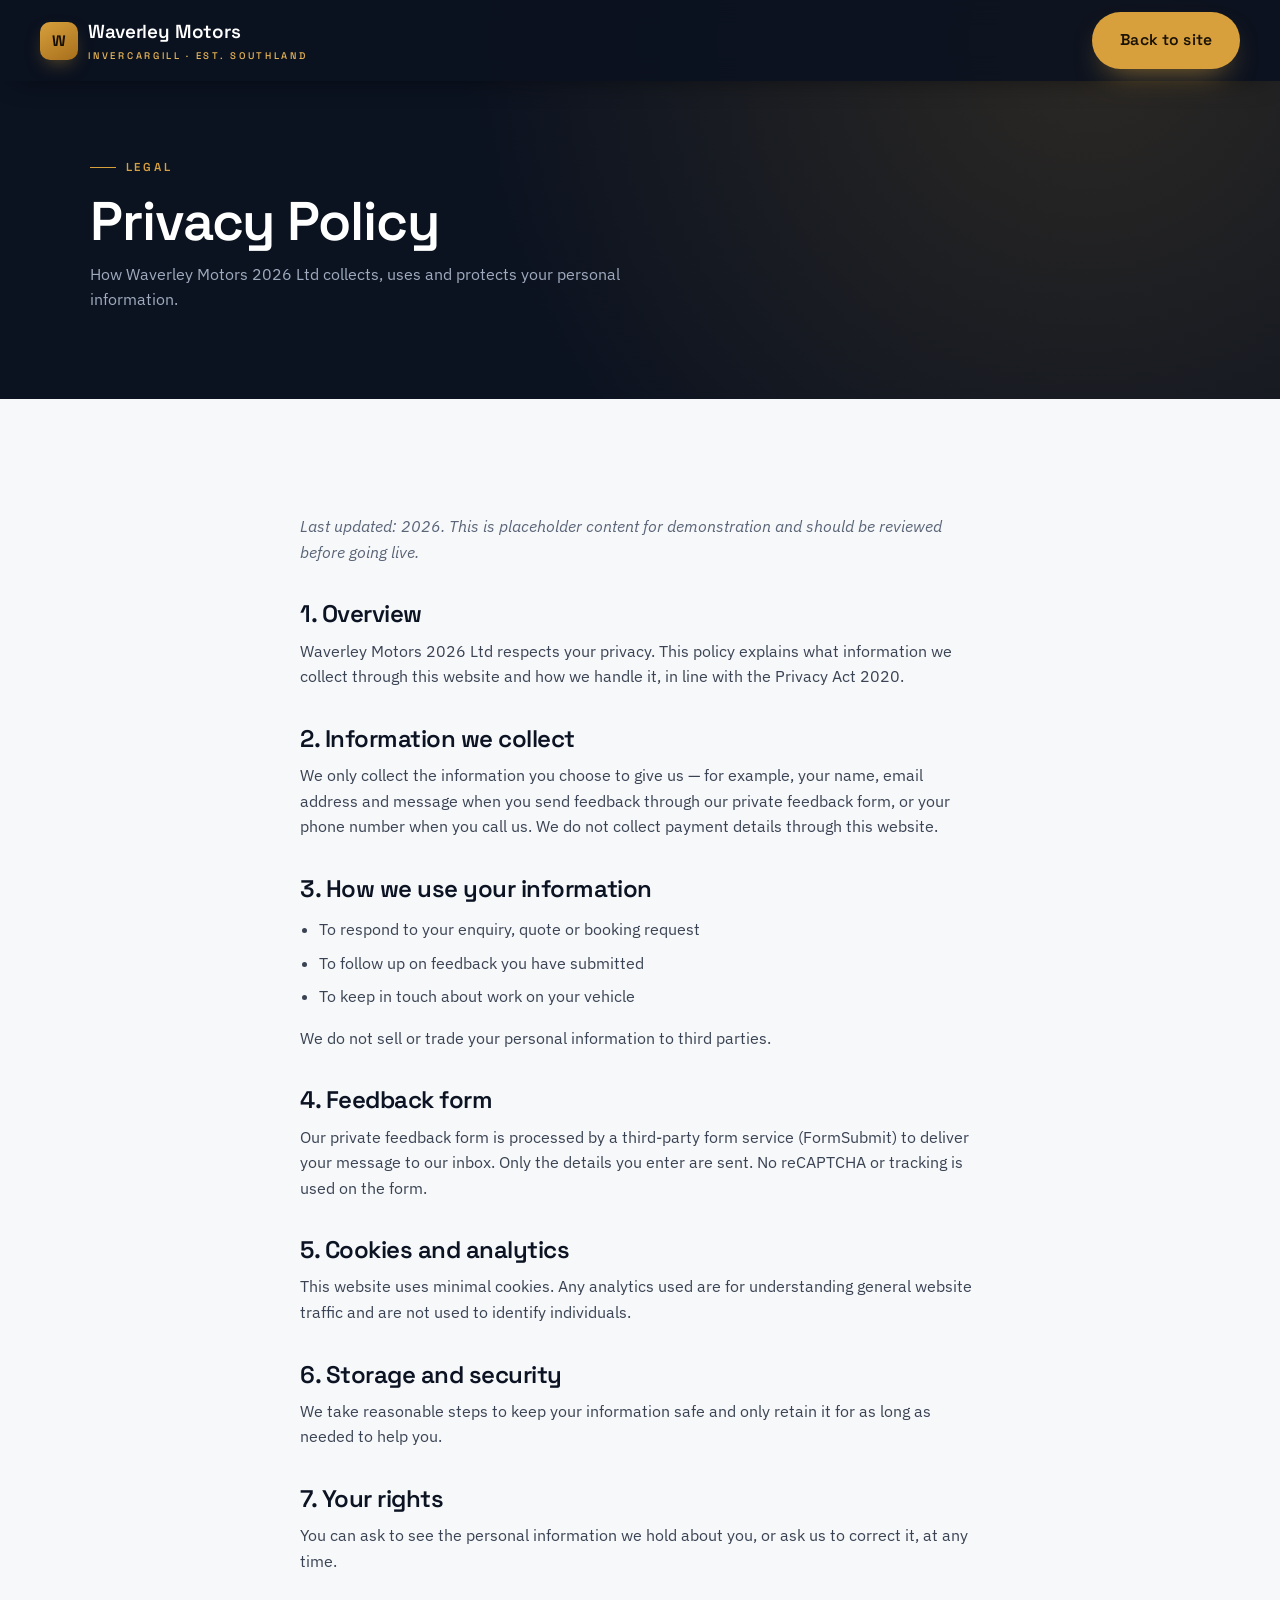
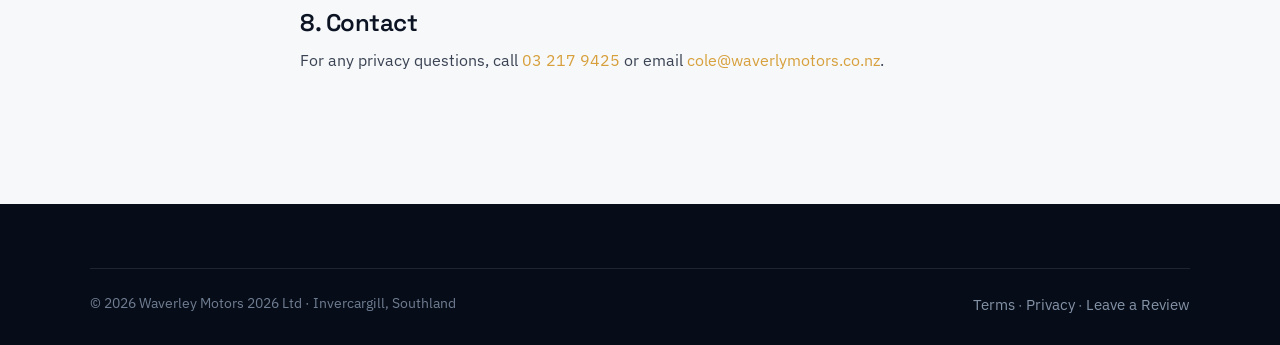
==== privacy.html @ 1549d53e "Initial build: Waverley Motors 2026 Ltd" ====
<!DOCTYPE html>
<html lang="en-NZ">
<head>
<meta charset="UTF-8">
<meta name="viewport" content="width=device-width, initial-scale=1.0">
<title>Privacy Policy | Waverley Motors 2026 Ltd</title>
<meta name="description" content="Privacy policy for Waverley Motors 2026 Ltd, Invercargill.">
<link rel="icon" href="data:image/svg+xml,<svg xmlns='http://www.w3.org/2000/svg' viewBox='0 0 100 100'><rect width='100' height='100' rx='22' fill='%230b1220'/><text x='50' y='68' font-size='58' font-family='Arial' font-weight='bold' text-anchor='middle' fill='%23d7a03c'>W</text></svg>">
<link rel="preconnect" href="https://fonts.googleapis.com">
<link rel="preconnect" href="https://fonts.gstatic.com" crossorigin>
<link href="https://fonts.googleapis.com/css2?family=Space+Grotesk:wght@400;500;600;700&family=IBM+Plex+Sans:wght@400;500;600&display=swap" rel="stylesheet">
<link rel="stylesheet" href="styles.css">
</head>
<body>
<nav class="nav scrolled">
  <a href="index.html" class="brand"><span class="mark">W</span><span>Waverley Motors<small>INVERCARGILL · EST. SOUTHLAND</small></span></a>
  <div class="nav-cta"><a href="index.html" class="btn btn--accent">Back to site</a></div>
</nav>

<section class="subhero">
  <div class="wrap">
    <span class="eyebrow">Legal</span>
    <h1>Privacy Policy</h1>
    <p>How Waverley Motors 2026 Ltd collects, uses and protects your personal information.</p>
  </div>
</section>

<section class="section section--light">
  <div class="wrap prose">
    <p style="color:var(--muted)"><em>Last updated: 2026. This is placeholder content for demonstration and should be reviewed before going live.</em></p>

    <h2>1. Overview</h2>
    <p>Waverley Motors 2026 Ltd respects your privacy. This policy explains what information we collect through this website and how we handle it, in line with the Privacy Act 2020.</p>

    <h2>2. Information we collect</h2>
    <p>We only collect the information you choose to give us — for example, your name, email address and message when you send feedback through our private feedback form, or your phone number when you call us. We do not collect payment details through this website.</p>

    <h2>3. How we use your information</h2>
    <ul>
      <li>To respond to your enquiry, quote or booking request</li>
      <li>To follow up on feedback you have submitted</li>
      <li>To keep in touch about work on your vehicle</li>
    </ul>
    <p>We do not sell or trade your personal information to third parties.</p>

    <h2>4. Feedback form</h2>
    <p>Our private feedback form is processed by a third-party form service (FormSubmit) to deliver your message to our inbox. Only the details you enter are sent. No reCAPTCHA or tracking is used on the form.</p>

    <h2>5. Cookies and analytics</h2>
    <p>This website uses minimal cookies. Any analytics used are for understanding general website traffic and are not used to identify individuals.</p>

    <h2>6. Storage and security</h2>
    <p>We take reasonable steps to keep your information safe and only retain it for as long as needed to help you.</p>

    <h2>7. Your rights</h2>
    <p>You can ask to see the personal information we hold about you, or ask us to correct it, at any time.</p>

    <h2>8. Contact</h2>
    <p>For any privacy questions, call <a href="tel:+6432179425" style="color:var(--accent)">03 217 9425</a> or email <a href="mailto:cole@waverlymotors.co.nz" style="color:var(--accent)">cole@waverlymotors.co.nz</a>.</p>
  </div>
</section>

<footer class="footer">
  <div class="wrap">
    <div class="footer-bottom" style="border-top:1px solid var(--line-dk);padding-top:24px">
      <span>© 2026 Waverley Motors 2026 Ltd · Invercargill, Southland</span>
      <span><a href="terms.html">Terms</a> · <a href="privacy.html">Privacy</a> · <a href="review.html">Leave a Review</a></span>
    </div>
  </div>
</footer>
</body>
</html>
---- styles.css ----
/* Waverley Motors 2026 Ltd — Premium archetype
   Fonts: Space Grotesk (display) + IBM Plex Sans (body) */

:root{
  --bg:#0b1220;          /* deep navy anchor */
  --bg-2:#0f1a30;
  --panel:#111f38;
  --bone:#f3f1ea;        /* warm light band */
  --light:#f7f8fa;       /* cool light band */
  --ink:#0c1424;
  --muted:#5a6577;
  --line:#e4e6ea;
  --line-dk:rgba(255,255,255,.10);
  --accent:#d7a03c;      /* burnished amber */
  --accent-2:#eeba57;
  --radius:16px;
  --radius-sm:11px;
  --shadow:0 24px 60px -28px rgba(9,15,28,.55);
  --maxw:1180px;
  --ease:cubic-bezier(.22,.61,.36,1);
}

*{box-sizing:border-box}
html{scroll-behavior:smooth}
body{
  margin:0;
  font-family:"IBM Plex Sans",system-ui,-apple-system,sans-serif;
  color:var(--ink);
  background:var(--light);
  line-height:1.6;
  -webkit-font-smoothing:antialiased;
  overflow-x:hidden;
}
img{max-width:100%;display:block;image-orientation:from-image}
a{color:inherit;text-decoration:none}
h1,h2,h3,h4{font-family:"Space Grotesk",sans-serif;font-weight:600;line-height:1.05;letter-spacing:-.02em;margin:0}
p{margin:0 0 1rem}
.wrap{max-width:var(--maxw);margin:0 auto;padding:0 clamp(20px,5vw,40px)}
.eyebrow{
  font-family:"Space Grotesk",sans-serif;
  text-transform:uppercase;letter-spacing:.24em;font-size:.72rem;font-weight:600;
  color:var(--accent);display:inline-flex;align-items:center;gap:.6rem;
}
.eyebrow::before{content:"";width:26px;height:1px;background:var(--accent);display:inline-block}
.section{padding:clamp(70px,9vw,120px) 0}
.section--bone{background:var(--bone)}
.section--light{background:var(--light)}
.section--dark{background:var(--bg);color:#eef1f6}
.section-head{max-width:640px;margin-bottom:56px}
.section-head h2{font-size:clamp(2rem,4.4vw,3.1rem);margin:18px 0 14px}
.section-head p{color:var(--muted);font-size:1.05rem}
.section--dark .section-head p{color:#9fabbe}

/* Buttons */
.btn{
  --pad:.95rem 1.7rem;
  display:inline-flex;align-items:center;gap:.6rem;justify-content:center;
  padding:var(--pad);border-radius:999px;font-weight:600;font-size:.98rem;
  font-family:"Space Grotesk",sans-serif;letter-spacing:.01em;
  cursor:pointer;border:1px solid transparent;transition:transform .25s var(--ease),background .25s,box-shadow .25s,color .25s;
  will-change:transform;
}
.btn:hover{transform:translateY(-3px)}
.btn--accent{background:var(--accent);color:#1a1204;box-shadow:0 14px 30px -14px rgba(215,160,60,.7)}
.btn--accent:hover{background:var(--accent-2)}
.btn--ghost{background:transparent;border-color:rgba(255,255,255,.28);color:#fff}
.btn--ghost:hover{border-color:#fff;background:rgba(255,255,255,.06)}
.btn--dark{background:var(--ink);color:#fff}
.btn--dark:hover{background:#1d2c48}
.btn--lg{padding:1.15rem 2.1rem;font-size:1.05rem}

/* Nav */
.nav{
  position:fixed;top:0;left:0;right:0;z-index:50;
  display:flex;align-items:center;justify-content:space-between;
  padding:18px clamp(20px,5vw,40px);
  transition:background .35s var(--ease),padding .35s var(--ease),box-shadow .35s;
}
.nav.scrolled{background:rgba(11,18,32,.92);backdrop-filter:blur(12px);padding:12px clamp(20px,5vw,40px);box-shadow:0 10px 30px -18px rgba(0,0,0,.7)}
.brand{display:flex;align-items:center;gap:.65rem;color:#fff;font-family:"Space Grotesk",sans-serif;font-weight:600;font-size:1.18rem;letter-spacing:-.01em}
.brand .mark{
  width:38px;height:38px;border-radius:10px;display:grid;place-items:center;
  background:linear-gradient(150deg,var(--accent),#a86f1c);color:#160f02;font-weight:700;font-size:.95rem;
  box-shadow:0 8px 20px -8px rgba(215,160,60,.6)
}
.brand small{display:block;font-size:.6rem;letter-spacing:.28em;color:var(--accent-2);font-weight:500;margin-top:1px}
.nav-links{display:flex;align-items:center;gap:2rem}
.nav-links a{color:#d7deea;font-size:.95rem;font-weight:500;transition:color .2s}
.nav-links a:hover{color:#fff}
.nav-cta{display:flex;align-items:center;gap:.9rem}
.nav-phone{color:#fff;font-family:"Space Grotesk",sans-serif;font-weight:600;font-size:.95rem}
.nav-toggle{display:none;background:none;border:0;color:#fff;cursor:pointer}
@media(max-width:920px){
  .nav-links{display:none}
  .nav-phone{display:none}
}

/* Hero */
.hero{position:relative;min-height:100svh;display:flex;align-items:flex-end;background:var(--bg);overflow:hidden}
.hero-slides{position:absolute;inset:0;z-index:0}
.hero-slide{
  position:absolute;inset:0;background-size:cover;background-position:center;
  opacity:0;transition:opacity 1.6s var(--ease);filter:saturate(.82) contrast(1.05);transform:scale(1.05);
}
.hero-slide.active{opacity:1;animation:kenburns 8s ease-out forwards}
@keyframes kenburns{from{transform:scale(1.08)}to{transform:scale(1)}}
.hero::after{
  content:"";position:absolute;inset:0;z-index:1;
  background:linear-gradient(180deg,rgba(11,18,32,.55) 0%,rgba(11,18,32,.45) 40%,rgba(11,18,32,.9) 100%);
}
.hero-inner{position:relative;z-index:2;width:100%;padding-bottom:clamp(60px,9vw,120px);padding-top:140px}
.hero .eyebrow{color:var(--accent-2)}
.hero h1{
  color:#fff;font-size:clamp(2.5rem,6.5vw,4.9rem);max-width:16ch;margin:22px 0;
  text-shadow:0 2px 30px rgba(0,0,0,.35)
}
.hero h1 span{color:var(--accent-2)}
.hero-sub{color:#cdd6e4;font-size:clamp(1.05rem,1.8vw,1.28rem);max-width:52ch;margin-bottom:34px}
.hero-cta{display:flex;flex-wrap:wrap;gap:1rem}
.hero-meta{display:flex;flex-wrap:wrap;gap:2rem;margin-top:46px;padding-top:30px;border-top:1px solid rgba(255,255,255,.14)}
.hero-meta div{color:#fff}
.hero-meta b{font-family:"Space Grotesk",sans-serif;font-size:1.6rem;display:block;color:var(--accent-2)}
.hero-meta span{font-size:.85rem;color:#aab6c8;letter-spacing:.02em}

/* Trust strip */
.trust{background:var(--bg-2);color:#eef1f6;border-top:1px solid var(--line-dk)}
.trust-grid{display:grid;grid-template-columns:repeat(3,1fr);gap:clamp(24px,4vw,54px);padding:44px 0}
.trust-item{display:flex;gap:1rem;align-items:flex-start}
.trust-item .ic{flex:0 0 auto;width:46px;height:46px;border-radius:12px;background:rgba(215,160,60,.14);color:var(--accent-2);display:grid;place-items:center}
.trust-item h4{font-size:1.08rem;margin-bottom:3px;color:#fff}
.trust-item p{margin:0;color:#98a5b8;font-size:.92rem}
@media(max-width:760px){.trust-grid{grid-template-columns:1fr;gap:22px}}

/* Services */
.svc-grid{display:grid;grid-template-columns:repeat(3,1fr);gap:22px}
.svc-card{
  background:#fff;border:1px solid var(--line);border-radius:var(--radius);padding:30px 28px;
  transition:transform .35s var(--ease),box-shadow .35s,border-color .35s;position:relative;overflow:hidden;
}
.svc-card::before{content:"";position:absolute;left:0;top:0;height:3px;width:0;background:var(--accent);transition:width .4s var(--ease)}
.svc-card:hover{transform:translateY(-6px);box-shadow:var(--shadow);border-color:#d8dbe1}
.svc-card:hover::before{width:100%}
.svc-ic{width:52px;height:52px;border-radius:13px;background:var(--bg);color:var(--accent-2);display:grid;place-items:center;margin-bottom:18px}
.svc-card h3{font-size:1.28rem;margin-bottom:9px}
.svc-card p{color:var(--muted);font-size:.96rem;margin:0}
@media(max-width:900px){.svc-grid{grid-template-columns:1fr 1fr}}
@media(max-width:600px){.svc-grid{grid-template-columns:1fr}}

/* Split (about) */
.split{display:grid;grid-template-columns:1.05fr 1fr;gap:clamp(30px,5vw,70px);align-items:center}
.split-media{position:relative}
.split-media img{width:100%;aspect-ratio:4/3;object-fit:cover;border-radius:var(--radius);filter:saturate(.82) contrast(1.05)}
.corner-tag{
  position:absolute;left:22px;bottom:22px;background:var(--accent);color:#160f02;
  font-family:"Space Grotesk",sans-serif;font-weight:600;font-size:.85rem;padding:.5rem 1rem;border-radius:10px;
  box-shadow:0 12px 26px -12px rgba(0,0,0,.5)
}
.checklist{list-style:none;padding:0;margin:24px 0 30px;display:grid;gap:14px}
.checklist li{display:flex;gap:.8rem;align-items:flex-start;font-weight:500}
.checklist .tick{flex:0 0 auto;width:26px;height:26px;border-radius:50%;background:rgba(215,160,60,.16);color:#9a6d1e;display:grid;place-items:center;margin-top:1px}
@media(max-width:840px){.split{grid-template-columns:1fr}.split-media{order:-1}}

/* Crew */
.crew-grid{display:grid;grid-template-columns:repeat(4,1fr);gap:20px}
.crew-card{background:var(--panel);border:1px solid var(--line-dk);border-radius:var(--radius);padding:30px 24px;text-align:center;transition:transform .35s var(--ease),background .35s}
.crew-card:hover{transform:translateY(-6px);background:#152541}
.avatar{width:74px;height:74px;border-radius:50%;margin:0 auto 16px;display:grid;place-items:center;background:var(--bg);color:var(--accent-2);font-family:"Space Grotesk",sans-serif;font-weight:600;font-size:1.5rem;border:2px solid var(--accent)}
.crew-card h3{color:#fff;font-size:1.14rem}
.crew-card .role{color:var(--accent-2);font-size:.78rem;text-transform:uppercase;letter-spacing:.14em;margin:6px 0 12px;font-weight:600}
.crew-card p{color:#93a1b6;font-size:.9rem;margin:0}
@media(max-width:900px){.crew-grid{grid-template-columns:1fr 1fr}}
@media(max-width:520px){.crew-grid{grid-template-columns:1fr}}

/* Badge */
.badge{display:inline-block;background:rgba(215,160,60,.14);color:#9a6d1e;font-family:"Space Grotesk",sans-serif;font-weight:600;font-size:.72rem;letter-spacing:.12em;text-transform:uppercase;padding:.4rem .85rem;border-radius:999px;margin-bottom:18px}
.section--dark .badge{background:rgba(215,160,60,.16);color:var(--accent-2)}

/* Reviews */
.rev-grid{display:grid;grid-template-columns:repeat(3,1fr);gap:22px}
.rev-card{background:#fff;border:1px solid var(--line);border-radius:var(--radius);padding:28px;display:flex;flex-direction:column;gap:14px}
.stars{color:var(--accent);letter-spacing:2px;font-size:1.05rem}
.rev-card p{margin:0;font-size:1rem;color:#2b3444}
.rev-who{display:flex;align-items:center;gap:.7rem;margin-top:auto}
.rev-who .ini{width:40px;height:40px;border-radius:50%;background:var(--bg);color:var(--accent-2);display:grid;place-items:center;font-family:"Space Grotesk",sans-serif;font-weight:600;font-size:.9rem}
.rev-who b{display:block;font-size:.95rem}
.rev-who span{font-size:.82rem;color:var(--muted)}
@media(max-width:900px){.rev-grid{grid-template-columns:1fr}}

/* Gallery masonry */
.gallery{column-count:3;column-gap:18px}
.gallery img{width:100%;height:auto;display:block;border-radius:var(--radius-sm);margin-bottom:18px;filter:saturate(.82) contrast(1.05);break-inside:avoid;transition:transform .4s var(--ease)}
.gallery img:hover{transform:scale(1.02)}
@media(max-width:820px){.gallery{column-count:2}}
@media(max-width:520px){.gallery{column-count:1}}

/* Review funnel banner */
.funnel{background:linear-gradient(120deg,#0b1220,#152742);color:#fff;text-align:center;position:relative;overflow:hidden}
.funnel::before{content:"";position:absolute;inset:0;background:radial-gradient(circle at 80% 20%,rgba(215,160,60,.22),transparent 55%)}
.funnel .wrap{position:relative;z-index:1}
.funnel .stars{font-size:2rem;letter-spacing:6px;color:var(--accent-2);margin-bottom:14px}
.funnel h2{font-size:clamp(1.8rem,4vw,2.7rem);margin-bottom:14px}
.funnel p{color:#b9c4d6;max-width:48ch;margin:0 auto 28px}

/* Contact */
.contact-grid{display:grid;grid-template-columns:1fr 1fr;gap:clamp(28px,5vw,60px);align-items:center}
.contact-lines{display:grid;gap:18px;margin:26px 0 32px}
.contact-line{display:flex;gap:1rem;align-items:center}
.contact-line .ic{width:48px;height:48px;border-radius:12px;background:rgba(215,160,60,.14);color:var(--accent-2);display:grid;place-items:center;flex:0 0 auto}
.contact-line b{display:block;font-family:"Space Grotesk",sans-serif;color:#fff}
.contact-line span{color:#9fabbe;font-size:.9rem}
.contact-actions{display:flex;flex-direction:column;gap:14px}
.contact-actions .btn{width:100%}
.contact-card{background:var(--panel);border:1px solid var(--line-dk);border-radius:var(--radius);padding:36px}
.contact-card h3{color:#fff;font-size:1.5rem;margin-bottom:8px}
.contact-card p{color:#9fabbe;margin-bottom:24px}
.hours{border-top:1px solid var(--line-dk);margin-top:26px;padding-top:22px;display:grid;gap:9px}
.hours div{display:flex;justify-content:space-between;font-size:.92rem;color:#c4cddb}
.hours span{color:#8493a8}
@media(max-width:840px){.contact-grid{grid-template-columns:1fr}}

/* Footer */
.footer{background:#070d18;color:#c4cddb;padding:64px 0 28px}
.footer-top{display:grid;grid-template-columns:1.6fr 1fr 1fr;gap:40px;padding-bottom:40px;border-bottom:1px solid var(--line-dk)}
.footer h4{color:#fff;font-size:1rem;margin-bottom:16px;font-family:"Space Grotesk",sans-serif}
.footer a{display:block;color:#93a1b6;font-size:.93rem;margin-bottom:10px;transition:color .2s}
.footer a:hover{color:var(--accent-2)}
.footer .brand{margin-bottom:16px}
.footer-blurb{color:#8493a8;font-size:.92rem;max-width:34ch}
.footer-bottom{display:flex;justify-content:space-between;flex-wrap:wrap;gap:12px;padding-top:24px;font-size:.85rem;color:#6f7d92}
.footer-bottom a{display:inline;color:#8493a8}
@media(max-width:760px){.footer-top{grid-template-columns:1fr}}

/* Reveal on scroll */
.reveal{opacity:0;transform:translateY(28px);transition:opacity .8s var(--ease),transform .8s var(--ease)}
.reveal.in{opacity:1;transform:none}

/* Intro overlay */
.intro{position:fixed;inset:0;z-index:999;background:var(--bg);display:grid;place-items:center;transition:opacity .7s ease,visibility .7s}
.intro.done{opacity:0;visibility:hidden}
.intro-logo{display:flex;flex-direction:column;align-items:center;gap:16px;color:#fff}
.intro-logo .mark{width:64px;height:64px;border-radius:16px;display:grid;place-items:center;background:linear-gradient(150deg,var(--accent),#a86f1c);color:#160f02;font-family:"Space Grotesk",sans-serif;font-weight:700;font-size:1.5rem;animation:pop .8s var(--ease)}
.intro-logo b{font-family:"Space Grotesk",sans-serif;font-size:1.2rem;letter-spacing:.02em}
.intro-bar{width:120px;height:2px;background:rgba(255,255,255,.15);border-radius:2px;overflow:hidden}
.intro-bar i{display:block;height:100%;width:0;background:var(--accent);animation:load 1.1s ease forwards}
@keyframes pop{from{transform:scale(.7);opacity:0}to{transform:scale(1);opacity:1}}
@keyframes load{to{width:100%}}

/* Sub-page hero */
.subhero{background:var(--bg);color:#fff;padding:150px 0 70px;position:relative;overflow:hidden}
.subhero::before{content:"";position:absolute;inset:0;background:radial-gradient(circle at 85% 10%,rgba(215,160,60,.16),transparent 55%)}
.subhero .wrap{position:relative;z-index:1}
.subhero h1{font-size:clamp(2.2rem,5vw,3.4rem);margin:16px 0 12px}
.subhero p{color:#9fabbe;max-width:56ch}
.prose{max-width:760px;margin:0 auto}
.prose h2{font-size:1.5rem;margin:36px 0 12px}
.prose p{color:#3a4353}
.prose ul{color:#3a4353;padding-left:1.2rem}
.prose li{margin-bottom:8px}

@media(prefers-reduced-motion:reduce){
  .hero-slide.active{animation:none}
  .reveal{opacity:1;transform:none;transition:none}
  *{scroll-behavior:auto}
}
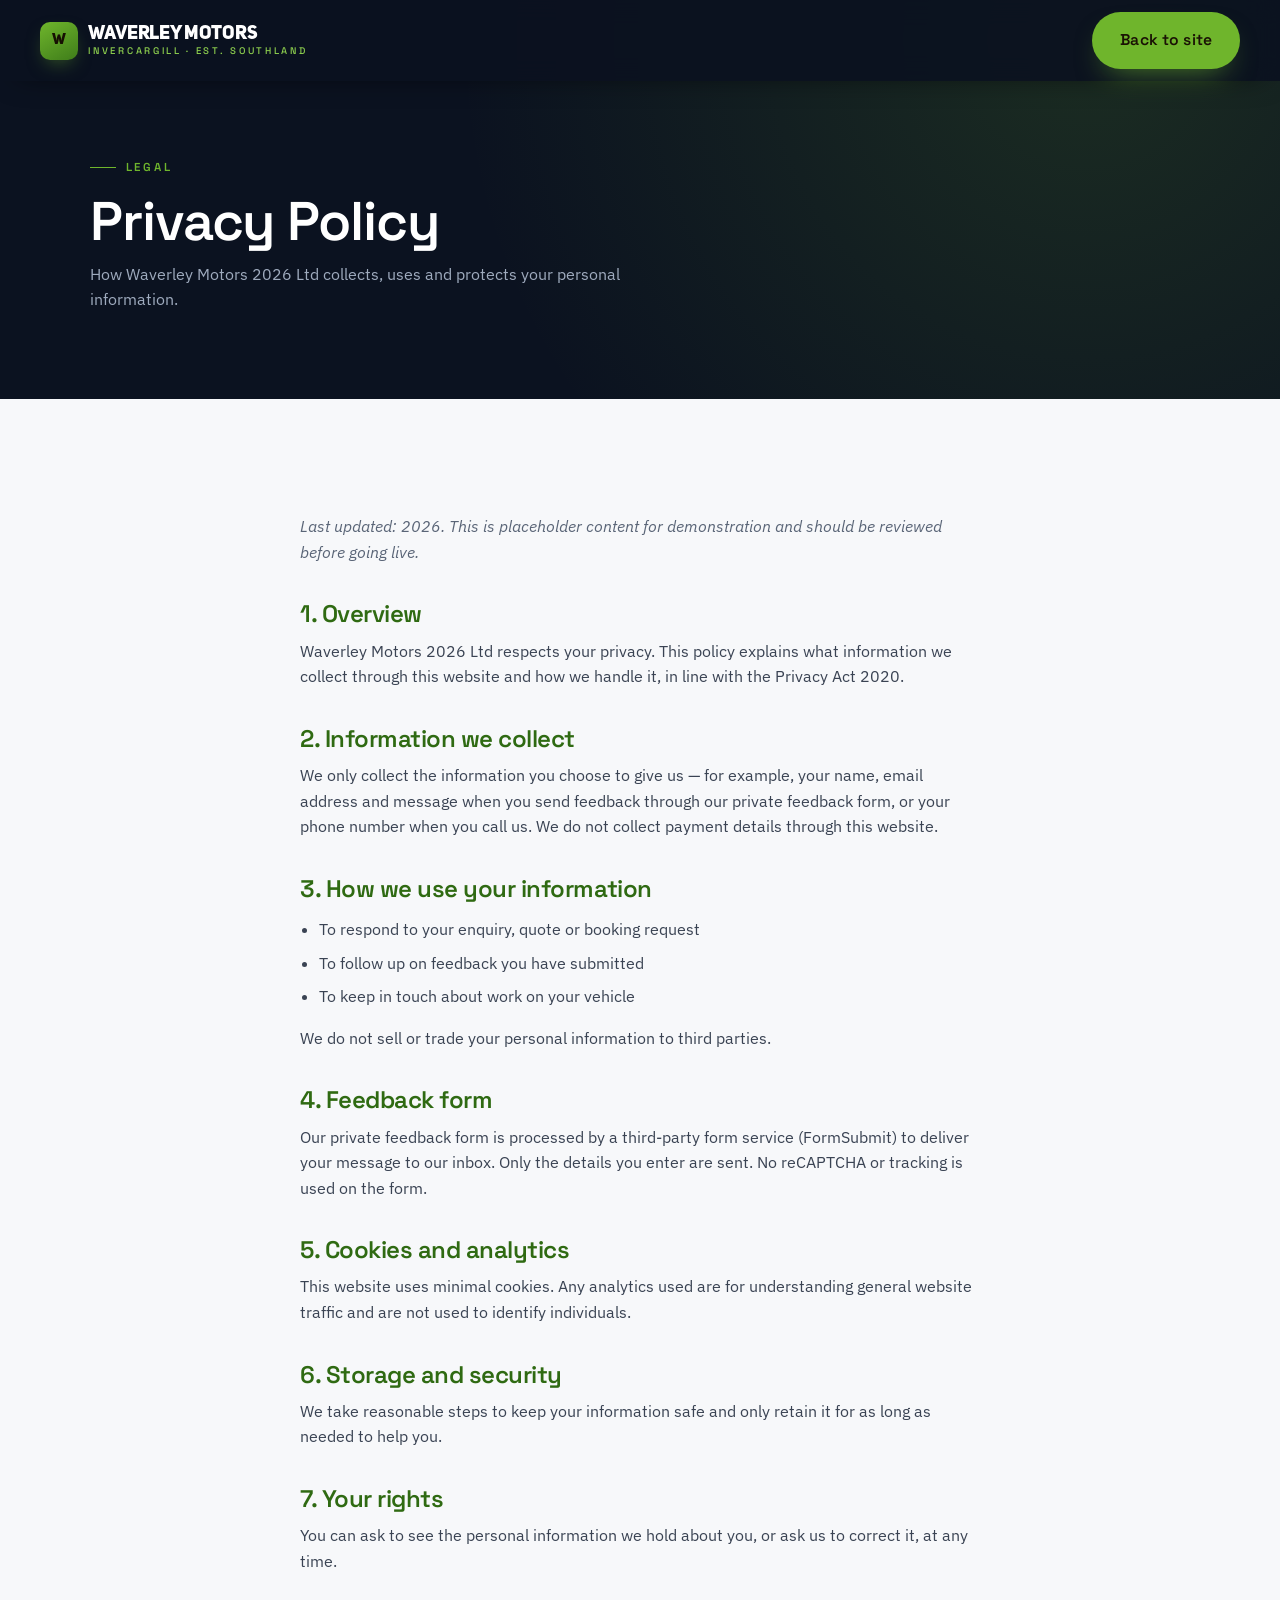
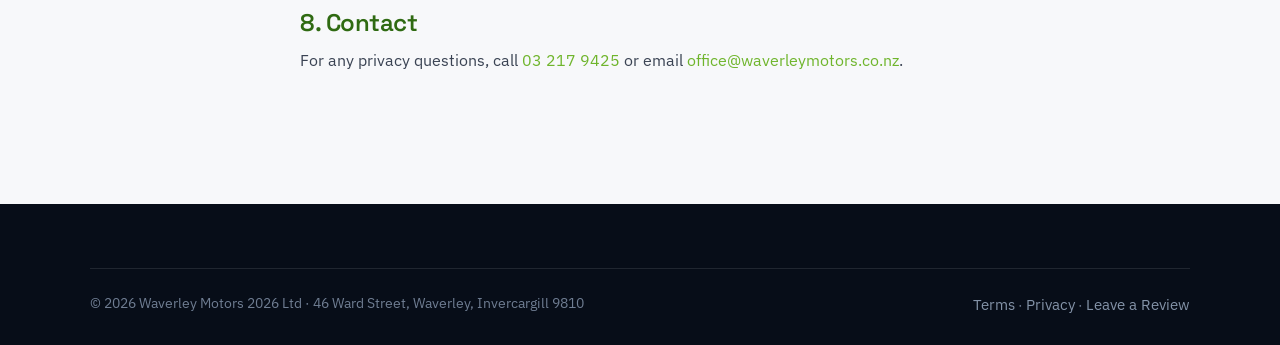
==== commit a68a589e: "Client copy revisions: hero subhead, service headings/subheads, On-site Repairs card with falcon pho" ====
--- a/privacy.html
+++ b/privacy.html
@@ -5,10 +5,10 @@
 <meta name="viewport" content="width=device-width, initial-scale=1.0">
 <title>Privacy Policy | Waverley Motors 2026 Ltd</title>
 <meta name="description" content="Privacy policy for Waverley Motors 2026 Ltd, Invercargill.">
-<link rel="icon" href="data:image/svg+xml,<svg xmlns='http://www.w3.org/2000/svg' viewBox='0 0 100 100'><rect width='100' height='100' rx='22' fill='%230b1220'/><text x='50' y='68' font-size='58' font-family='Arial' font-weight='bold' text-anchor='middle' fill='%23d7a03c'>W</text></svg>">
+<link rel="icon" type="image/png" href="images/logo.png">
 <link rel="preconnect" href="https://fonts.googleapis.com">
 <link rel="preconnect" href="https://fonts.gstatic.com" crossorigin>
-<link href="https://fonts.googleapis.com/css2?family=Space+Grotesk:wght@400;500;600;700&family=IBM+Plex+Sans:wght@400;500;600&display=swap" rel="stylesheet">
+<link href="https://fonts.googleapis.com/css2?family=Archivo+Black&family=Space+Grotesk:wght@400;500;600;700&family=IBM+Plex+Sans:wght@400;500;600&display=swap" rel="stylesheet">
 <link rel="stylesheet" href="styles.css">
 </head>
 <body>
@@ -56,15 +56,15 @@
     <p>You can ask to see the personal information we hold about you, or ask us to correct it, at any time.</p>
 
     <h2>8. Contact</h2>
-    <p>For any privacy questions, call <a href="tel:+6432179425" style="color:var(--accent)">03 217 9425</a> or email <a href="mailto:cole@waverlymotors.co.nz" style="color:var(--accent)">cole@waverlymotors.co.nz</a>.</p>
+    <p>For any privacy questions, call <a href="tel:+6432179425" style="color:var(--accent)">03 217 9425</a> or email <a href="mailto:office@waverleymotors.co.nz" style="color:var(--accent)">office@waverleymotors.co.nz</a>.</p>
   </div>
 </section>
 
 <footer class="footer">
   <div class="wrap">
     <div class="footer-bottom" style="border-top:1px solid var(--line-dk);padding-top:24px">
-      <span>© 2026 Waverley Motors 2026 Ltd · Invercargill, Southland</span>
-      <span><a href="terms.html">Terms</a> · <a href="privacy.html">Privacy</a> · <a href="review.html">Leave a Review</a></span>
+      <span>© 2026 Waverley Motors 2026 Ltd · 46 Ward Street, Waverley, Invercargill 9810</span>
+      <span><a href="terms.html">Terms</a> · <a href="privacy.html">Privacy</a> · <a href="https://www.google.com/search?q=Waverley+Motors+Invercargill+reviews" target="_blank" rel="noopener">Leave a Review</a></span>
     </div>
   </div>
 </footer>
--- a/styles.css
+++ b/styles.css
@@ -11,8 +11,10 @@
   --muted:#5a6577;
   --line:#e4e6ea;
   --line-dk:rgba(255,255,255,.10);
-  --accent:#d7a03c;      /* burnished amber */
-  --accent-2:#eeba57;
+  --accent:#6fb52c;      /* Waverley green */
+  --accent-deep:#569417; /* deeper green (hover) */
+  --accent-2:#8fd24f;    /* light green accent for dark bg */
+  --accent-ink:#2f6a12;  /* readable green for light/bone headings */
   --radius:16px;
   --radius-sm:11px;
   --shadow:0 24px 60px -28px rgba(9,15,28,.55);
@@ -61,7 +63,7 @@
   will-change:transform;
 }
 .btn:hover{transform:translateY(-3px)}
-.btn--accent{background:var(--accent);color:#1a1204;box-shadow:0 14px 30px -14px rgba(215,160,60,.7)}
+.btn--accent{background:var(--accent);color:#1a1204;box-shadow:0 14px 30px -14px rgba(111,181,44,.7)}
 .btn--accent:hover{background:var(--accent-2)}
 .btn--ghost{background:transparent;border-color:rgba(255,255,255,.28);color:#fff}
 .btn--ghost:hover{border-color:#fff;background:rgba(255,255,255,.06)}
@@ -80,8 +82,8 @@
 .brand{display:flex;align-items:center;gap:.65rem;color:#fff;font-family:"Space Grotesk",sans-serif;font-weight:600;font-size:1.18rem;letter-spacing:-.01em}
 .brand .mark{
   width:38px;height:38px;border-radius:10px;display:grid;place-items:center;
-  background:linear-gradient(150deg,var(--accent),#a86f1c);color:#160f02;font-weight:700;font-size:.95rem;
-  box-shadow:0 8px 20px -8px rgba(215,160,60,.6)
+  background:linear-gradient(150deg,var(--accent),#3f7d1a);color:#160f02;font-weight:700;font-size:.95rem;
+  box-shadow:0 8px 20px -8px rgba(111,181,44,.6)
 }
 .brand small{display:block;font-size:.6rem;letter-spacing:.28em;color:var(--accent-2);font-weight:500;margin-top:1px}
 .nav-links{display:flex;align-items:center;gap:2rem}
@@ -126,7 +128,7 @@
 .trust{background:var(--bg-2);color:#eef1f6;border-top:1px solid var(--line-dk)}
 .trust-grid{display:grid;grid-template-columns:repeat(3,1fr);gap:clamp(24px,4vw,54px);padding:44px 0}
 .trust-item{display:flex;gap:1rem;align-items:flex-start}
-.trust-item .ic{flex:0 0 auto;width:46px;height:46px;border-radius:12px;background:rgba(215,160,60,.14);color:var(--accent-2);display:grid;place-items:center}
+.trust-item .ic{flex:0 0 auto;width:46px;height:46px;border-radius:12px;background:rgba(111,181,44,.14);color:var(--accent-2);display:grid;place-items:center}
 .trust-item h4{font-size:1.08rem;margin-bottom:3px;color:#fff}
 .trust-item p{margin:0;color:#98a5b8;font-size:.92rem}
 @media(max-width:760px){.trust-grid{grid-template-columns:1fr;gap:22px}}
@@ -134,13 +136,16 @@
 /* Services */
 .svc-grid{display:grid;grid-template-columns:repeat(3,1fr);gap:22px}
 .svc-card{
-  background:#fff;border:1px solid var(--line);border-radius:var(--radius);padding:30px 28px;
+  background:#fff;border:1px solid var(--line);border-radius:var(--radius);padding:0;
   transition:transform .35s var(--ease),box-shadow .35s,border-color .35s;position:relative;overflow:hidden;
 }
-.svc-card::before{content:"";position:absolute;left:0;top:0;height:3px;width:0;background:var(--accent);transition:width .4s var(--ease)}
+.svc-card::before{content:"";position:absolute;left:0;top:0;height:3px;width:0;background:var(--accent);transition:width .4s var(--ease);z-index:2}
 .svc-card:hover{transform:translateY(-6px);box-shadow:var(--shadow);border-color:#d8dbe1}
 .svc-card:hover::before{width:100%}
-.svc-ic{width:52px;height:52px;border-radius:13px;background:var(--bg);color:var(--accent-2);display:grid;place-items:center;margin-bottom:18px}
+.svc-media{aspect-ratio:16/10;overflow:hidden;background:var(--bg)}
+.svc-media img{width:100%;height:100%;object-fit:cover;filter:saturate(.85) contrast(1.05);transition:transform .5s var(--ease)}
+.svc-card:hover .svc-media img{transform:scale(1.06)}
+.svc-body{padding:24px 26px 28px}
 .svc-card h3{font-size:1.28rem;margin-bottom:9px}
 .svc-card p{color:var(--muted);font-size:.96rem;margin:0}
 @media(max-width:900px){.svc-grid{grid-template-columns:1fr 1fr}}
@@ -157,7 +162,7 @@
 }
 .checklist{list-style:none;padding:0;margin:24px 0 30px;display:grid;gap:14px}
 .checklist li{display:flex;gap:.8rem;align-items:flex-start;font-weight:500}
-.checklist .tick{flex:0 0 auto;width:26px;height:26px;border-radius:50%;background:rgba(215,160,60,.16);color:#9a6d1e;display:grid;place-items:center;margin-top:1px}
+.checklist .tick{flex:0 0 auto;width:26px;height:26px;border-radius:50%;background:rgba(111,181,44,.16);color:#2f6a12;display:grid;place-items:center;margin-top:1px}
 @media(max-width:840px){.split{grid-template-columns:1fr}.split-media{order:-1}}
 
 /* Crew */
@@ -172,8 +177,8 @@
 @media(max-width:520px){.crew-grid{grid-template-columns:1fr}}
 
 /* Badge */
-.badge{display:inline-block;background:rgba(215,160,60,.14);color:#9a6d1e;font-family:"Space Grotesk",sans-serif;font-weight:600;font-size:.72rem;letter-spacing:.12em;text-transform:uppercase;padding:.4rem .85rem;border-radius:999px;margin-bottom:18px}
-.section--dark .badge{background:rgba(215,160,60,.16);color:var(--accent-2)}
+.badge{display:inline-block;background:rgba(111,181,44,.14);color:#2f6a12;font-family:"Space Grotesk",sans-serif;font-weight:600;font-size:.72rem;letter-spacing:.12em;text-transform:uppercase;padding:.4rem .85rem;border-radius:999px;margin-bottom:18px}
+.section--dark .badge{background:rgba(111,181,44,.16);color:var(--accent-2)}
 
 /* Reviews */
 .rev-grid{display:grid;grid-template-columns:repeat(3,1fr);gap:22px}
@@ -195,7 +200,7 @@
 
 /* Review funnel banner */
 .funnel{background:linear-gradient(120deg,#0b1220,#152742);color:#fff;text-align:center;position:relative;overflow:hidden}
-.funnel::before{content:"";position:absolute;inset:0;background:radial-gradient(circle at 80% 20%,rgba(215,160,60,.22),transparent 55%)}
+.funnel::before{content:"";position:absolute;inset:0;background:radial-gradient(circle at 80% 20%,rgba(111,181,44,.22),transparent 55%)}
 .funnel .wrap{position:relative;z-index:1}
 .funnel .stars{font-size:2rem;letter-spacing:6px;color:var(--accent-2);margin-bottom:14px}
 .funnel h2{font-size:clamp(1.8rem,4vw,2.7rem);margin-bottom:14px}
@@ -205,7 +210,7 @@
 .contact-grid{display:grid;grid-template-columns:1fr 1fr;gap:clamp(28px,5vw,60px);align-items:center}
 .contact-lines{display:grid;gap:18px;margin:26px 0 32px}
 .contact-line{display:flex;gap:1rem;align-items:center}
-.contact-line .ic{width:48px;height:48px;border-radius:12px;background:rgba(215,160,60,.14);color:var(--accent-2);display:grid;place-items:center;flex:0 0 auto}
+.contact-line .ic{width:48px;height:48px;border-radius:12px;background:rgba(111,181,44,.14);color:var(--accent-2);display:grid;place-items:center;flex:0 0 auto}
 .contact-line b{display:block;font-family:"Space Grotesk",sans-serif;color:#fff}
 .contact-line span{color:#9fabbe;font-size:.9rem}
 .contact-actions{display:flex;flex-direction:column;gap:14px}
@@ -238,16 +243,16 @@
 .intro{position:fixed;inset:0;z-index:999;background:var(--bg);display:grid;place-items:center;transition:opacity .7s ease,visibility .7s}
 .intro.done{opacity:0;visibility:hidden}
 .intro-logo{display:flex;flex-direction:column;align-items:center;gap:16px;color:#fff}
-.intro-logo .mark{width:64px;height:64px;border-radius:16px;display:grid;place-items:center;background:linear-gradient(150deg,var(--accent),#a86f1c);color:#160f02;font-family:"Space Grotesk",sans-serif;font-weight:700;font-size:1.5rem;animation:pop .8s var(--ease)}
+.intro-logo .mark{width:64px;height:64px;border-radius:16px;display:grid;place-items:center;background:linear-gradient(150deg,var(--accent),#3f7d1a);color:#160f02;font-family:"Space Grotesk",sans-serif;font-weight:700;font-size:1.5rem;animation:pop .8s var(--ease)}
 .intro-logo b{font-family:"Space Grotesk",sans-serif;font-size:1.2rem;letter-spacing:.02em}
 .intro-bar{width:120px;height:2px;background:rgba(255,255,255,.15);border-radius:2px;overflow:hidden}
-.intro-bar i{display:block;height:100%;width:0;background:var(--accent);animation:load 1.1s ease forwards}
+.intro-bar i{display:block;height:100%;width:0;background:var(--accent);animation:load 1.6s ease forwards}
 @keyframes pop{from{transform:scale(.7);opacity:0}to{transform:scale(1);opacity:1}}
 @keyframes load{to{width:100%}}
 
 /* Sub-page hero */
 .subhero{background:var(--bg);color:#fff;padding:150px 0 70px;position:relative;overflow:hidden}
-.subhero::before{content:"";position:absolute;inset:0;background:radial-gradient(circle at 85% 10%,rgba(215,160,60,.16),transparent 55%)}
+.subhero::before{content:"";position:absolute;inset:0;background:radial-gradient(circle at 85% 10%,rgba(111,181,44,.16),transparent 55%)}
 .subhero .wrap{position:relative;z-index:1}
 .subhero h1{font-size:clamp(2.2rem,5vw,3.4rem);margin:16px 0 12px}
 .subhero p{color:#9fabbe;max-width:56ch}
@@ -262,3 +267,96 @@
   .reveal{opacity:1;transform:none;transition:none}
   *{scroll-behavior:auto}
 }
+
+/* ===== Brand logo (circular emblem) ===== */
+.brand-logo{width:46px;height:46px;border-radius:50%;object-fit:cover;flex:0 0 auto;display:block;background:#fff;box-shadow:0 0 0 2px rgba(255,255,255,.16)}
+.footer .brand-logo{width:42px;height:42px}
+.intro-logo-img{width:78px;height:78px;border-radius:50%;object-fit:cover;background:#fff;box-shadow:0 0 0 3px rgba(111,181,44,.5);animation:pop .8s var(--ease)}
+
+/* ===== Rotating hero review card ===== */
+.hero-review{
+  position:absolute; z-index:3; top:150px; right:0;
+  width:340px; max-width:36vw;
+  background:rgba(11,18,32,.68); backdrop-filter:blur(12px);
+  border:1px solid rgba(255,255,255,.16); border-radius:16px; padding:20px 22px;
+  color:#fff; box-shadow:0 26px 60px -28px rgba(0,0,0,.8);
+}
+.hr-head{display:flex;align-items:center;gap:10px;margin-bottom:13px;flex-wrap:wrap}
+.hr-score{font-family:"Space Grotesk",sans-serif;font-weight:700;font-size:1.55rem;color:#fff;line-height:1}
+.hr-stars{color:var(--accent-2);letter-spacing:2px;font-size:1.02rem}
+.hr-count{font-size:.76rem;color:#aab6c8;width:100%;letter-spacing:.02em}
+.hr-quote{font-size:.98rem;line-height:1.55;color:#e7ecf4;margin:0;min-height:4.7em;transition:opacity .4s ease}
+.hr-name{margin-top:11px;font-size:.82rem;color:var(--accent-2);font-weight:600;transition:opacity .4s ease}
+.hero-review.fade .hr-quote,.hero-review.fade .hr-name{opacity:0}
+/* Show the hero review widget on mobile — move it into the flow below the hero content */
+@media(max-width:980px){
+  .hero-review{
+    position:relative;top:auto;right:auto;left:auto;
+    width:100%;max-width:none;margin:26px 0 0;
+  }
+  .hero-inner{padding-bottom:clamp(30px,7vw,60px)}
+}
+
+/* ===== Brand wordmark font: Uni Sans Heavy (self-hosted) ===== */
+@font-face{
+  font-family:"Uni Sans Heavy";
+  src:url("fonts/uni-sans-heavy.otf") format("opentype");
+  font-weight:400 900;font-style:normal;font-display:swap;
+}
+.brand span,
+.footer .brand span,
+.intro-logo b{
+  font-family:"Uni Sans Heavy","Space Grotesk",sans-serif;
+  font-weight:400;
+  text-transform:uppercase;
+  letter-spacing:-.01em;
+}
+.brand span{line-height:1.05}
+.brand small{font-family:"Space Grotesk",sans-serif !important;letter-spacing:.28em}
+
+/* ===== Green headings on light / bone sections ===== */
+.section--light h1,.section--light h2,.section--light h3,
+.section--bone h1,.section--bone h2,.section--bone h3,
+.subhero .prose h2{
+  color:var(--accent-ink);
+}
+/* Headings on dark sections read in brand green */
+.section--dark h1,.section--dark h2,.section--dark h3,
+.funnel h2{color:var(--accent-2)}
+.crew-card h3{color:var(--accent-2)}
+.contact-card h3{color:var(--accent-2)}
+/* Keep hero H1 white for legibility, with green highlight span already set */
+
+/* ===== MTA approved badge on hero (right of the Call button) ===== */
+.hero-mta{
+  height:60px;width:auto;align-self:center;
+  background:#fff;border-radius:12px;padding:6px 9px;
+  box-shadow:0 14px 30px -14px rgba(0,0,0,.6);
+}
+@media(max-width:760px){
+  .hero-mta{height:52px}
+}
+
+/* ===== Online booking embed ===== */
+.book-wrap{
+  background:#fff;border:1px solid var(--line);border-radius:var(--radius);
+  overflow:hidden;box-shadow:var(--shadow);
+}
+.book-frame{
+  display:block;width:100%;min-height:900px;border:0;
+}
+@media(max-width:600px){.book-frame{min-height:1050px}}
+
+/* ===== Google map embed ===== */
+.map-section{width:100%;padding:0 clamp(16px,4vw,32px) clamp(16px,4vw,32px);background:var(--bg)}
+.map-frame{
+  display:block;width:100%;height:clamp(320px,42vw,460px);border:0;
+  border-radius:var(--radius);
+}
+
+/* ===== Reviews on mobile — ensure clean stacking, no overflow ===== */
+@media(max-width:600px){
+  .rev-grid{grid-template-columns:1fr;gap:16px}
+  .rev-card{padding:22px}
+  #reviews{display:block}
+}
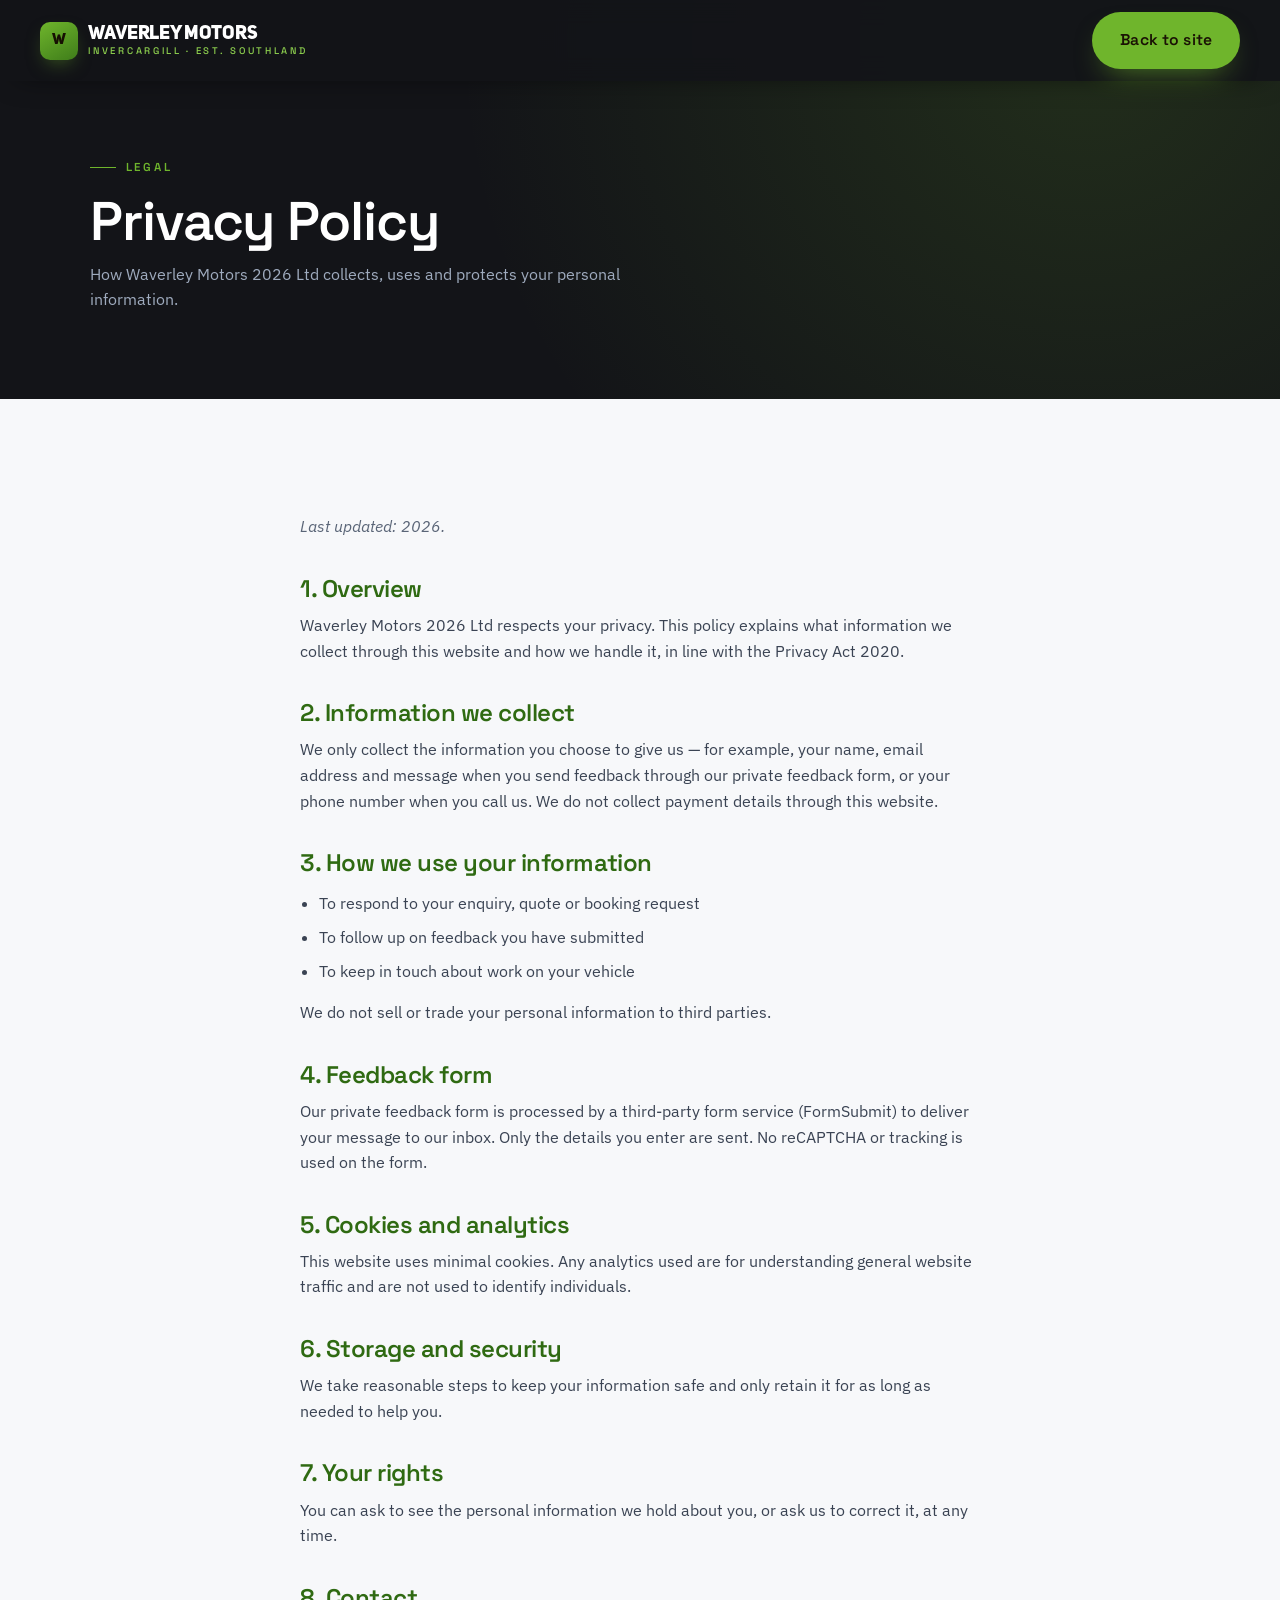
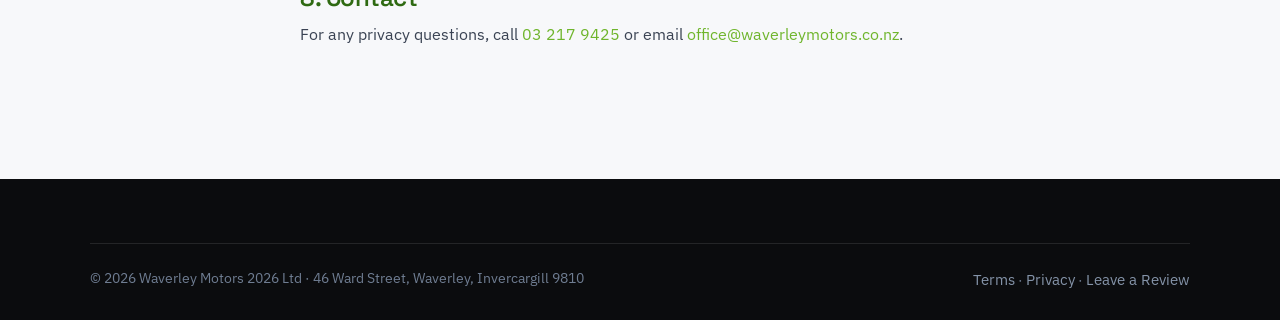
==== commit c6703678: "Fix: remove placeholder wording on terms and privacy pages, 28 Oct 2026 Co-Authored-By: Claude Opus " ====
--- a/privacy.html
+++ b/privacy.html
@@ -27,7 +27,7 @@
 
 <section class="section section--light">
   <div class="wrap prose">
-    <p style="color:var(--muted)"><em>Last updated: 2026. This is placeholder content for demonstration and should be reviewed before going live.</em></p>
+    <p style="color:var(--muted)"><em>Last updated: 2026.</em></p>
 
     <h2>1. Overview</h2>
     <p>Waverley Motors 2026 Ltd respects your privacy. This policy explains what information we collect through this website and how we handle it, in line with the Privacy Act 2020.</p>
--- a/styles.css
+++ b/styles.css
@@ -2,12 +2,12 @@
    Fonts: Space Grotesk (display) + IBM Plex Sans (body) */
 
 :root{
-  --bg:#0b1220;          /* deep navy anchor */
-  --bg-2:#0f1a30;
-  --panel:#111f38;
+  --bg:#131418;          /* charcoal anchor */
+  --bg-2:#1c1d22;
+  --panel:#24262c;
   --bone:#f3f1ea;        /* warm light band */
   --light:#f7f8fa;       /* cool light band */
-  --ink:#0c1424;
+  --ink:#141519;
   --muted:#5a6577;
   --line:#e4e6ea;
   --line-dk:rgba(255,255,255,.10);
@@ -17,7 +17,7 @@
   --accent-ink:#2f6a12;  /* readable green for light/bone headings */
   --radius:16px;
   --radius-sm:11px;
-  --shadow:0 24px 60px -28px rgba(9,15,28,.55);
+  --shadow:0 24px 60px -28px rgba(0,0,0,.55);
   --maxw:1180px;
   --ease:cubic-bezier(.22,.61,.36,1);
 }
@@ -68,7 +68,7 @@
 .btn--ghost{background:transparent;border-color:rgba(255,255,255,.28);color:#fff}
 .btn--ghost:hover{border-color:#fff;background:rgba(255,255,255,.06)}
 .btn--dark{background:var(--ink);color:#fff}
-.btn--dark:hover{background:#1d2c48}
+.btn--dark:hover{background:#26282f}
 .btn--lg{padding:1.15rem 2.1rem;font-size:1.05rem}
 
 /* Nav */
@@ -78,7 +78,7 @@
   padding:18px clamp(20px,5vw,40px);
   transition:background .35s var(--ease),padding .35s var(--ease),box-shadow .35s;
 }
-.nav.scrolled{background:rgba(11,18,32,.92);backdrop-filter:blur(12px);padding:12px clamp(20px,5vw,40px);box-shadow:0 10px 30px -18px rgba(0,0,0,.7)}
+.nav.scrolled{background:rgba(19,20,24,.92);backdrop-filter:blur(12px);padding:12px clamp(20px,5vw,40px);box-shadow:0 10px 30px -18px rgba(0,0,0,.7)}
 .brand{display:flex;align-items:center;gap:.65rem;color:#fff;font-family:"Space Grotesk",sans-serif;font-weight:600;font-size:1.18rem;letter-spacing:-.01em}
 .brand .mark{
   width:38px;height:38px;border-radius:10px;display:grid;place-items:center;
@@ -108,7 +108,7 @@
 @keyframes kenburns{from{transform:scale(1.08)}to{transform:scale(1)}}
 .hero::after{
   content:"";position:absolute;inset:0;z-index:1;
-  background:linear-gradient(180deg,rgba(11,18,32,.55) 0%,rgba(11,18,32,.45) 40%,rgba(11,18,32,.9) 100%);
+  background:linear-gradient(180deg,rgba(19,20,24,.55) 0%,rgba(19,20,24,.45) 40%,rgba(19,20,24,.9) 100%);
 }
 .hero-inner{position:relative;z-index:2;width:100%;padding-bottom:clamp(60px,9vw,120px);padding-top:140px}
 .hero .eyebrow{color:var(--accent-2)}
@@ -168,7 +168,7 @@
 /* Crew */
 .crew-grid{display:grid;grid-template-columns:repeat(4,1fr);gap:20px}
 .crew-card{background:var(--panel);border:1px solid var(--line-dk);border-radius:var(--radius);padding:30px 24px;text-align:center;transition:transform .35s var(--ease),background .35s}
-.crew-card:hover{transform:translateY(-6px);background:#152541}
+.crew-card:hover{transform:translateY(-6px);background:#24262c}
 .avatar{width:74px;height:74px;border-radius:50%;margin:0 auto 16px;display:grid;place-items:center;background:var(--bg);color:var(--accent-2);font-family:"Space Grotesk",sans-serif;font-weight:600;font-size:1.5rem;border:2px solid var(--accent)}
 .crew-card h3{color:#fff;font-size:1.14rem}
 .crew-card .role{color:var(--accent-2);font-size:.78rem;text-transform:uppercase;letter-spacing:.14em;margin:6px 0 12px;font-weight:600}
@@ -199,7 +199,7 @@
 @media(max-width:520px){.gallery{column-count:1}}
 
 /* Review funnel banner */
-.funnel{background:linear-gradient(120deg,#0b1220,#152742);color:#fff;text-align:center;position:relative;overflow:hidden}
+.funnel{background:linear-gradient(120deg,#131418,#26282f);color:#fff;text-align:center;position:relative;overflow:hidden}
 .funnel::before{content:"";position:absolute;inset:0;background:radial-gradient(circle at 80% 20%,rgba(111,181,44,.22),transparent 55%)}
 .funnel .wrap{position:relative;z-index:1}
 .funnel .stars{font-size:2rem;letter-spacing:6px;color:var(--accent-2);margin-bottom:14px}
@@ -224,7 +224,7 @@
 @media(max-width:840px){.contact-grid{grid-template-columns:1fr}}
 
 /* Footer */
-.footer{background:#070d18;color:#c4cddb;padding:64px 0 28px}
+.footer{background:#0b0c0e;color:#c4cddb;padding:64px 0 28px}
 .footer-top{display:grid;grid-template-columns:1.6fr 1fr 1fr;gap:40px;padding-bottom:40px;border-bottom:1px solid var(--line-dk)}
 .footer h4{color:#fff;font-size:1rem;margin-bottom:16px;font-family:"Space Grotesk",sans-serif}
 .footer a{display:block;color:#93a1b6;font-size:.93rem;margin-bottom:10px;transition:color .2s}
@@ -277,7 +277,7 @@
 .hero-review{
   position:absolute; z-index:3; top:150px; right:0;
   width:340px; max-width:36vw;
-  background:rgba(11,18,32,.68); backdrop-filter:blur(12px);
+  background:rgba(19,20,24,.68); backdrop-filter:blur(12px);
   border:1px solid rgba(255,255,255,.16); border-radius:16px; padding:20px 22px;
   color:#fff; box-shadow:0 26px 60px -28px rgba(0,0,0,.8);
 }
@@ -328,13 +328,9 @@
 /* Keep hero H1 white for legibility, with green highlight span already set */
 
 /* ===== MTA approved badge on hero (right of the Call button) ===== */
-.hero-mta{
-  height:60px;width:auto;align-self:center;
-  background:#fff;border-radius:12px;padding:6px 9px;
-  box-shadow:0 14px 30px -14px rgba(0,0,0,.6);
-}
+.nav-mta{height:40px;width:auto;display:block;flex:0 0 auto}
 @media(max-width:760px){
-  .hero-mta{height:52px}
+  .nav-mta{height:34px}
 }
 
 /* ===== Online booking embed ===== */
